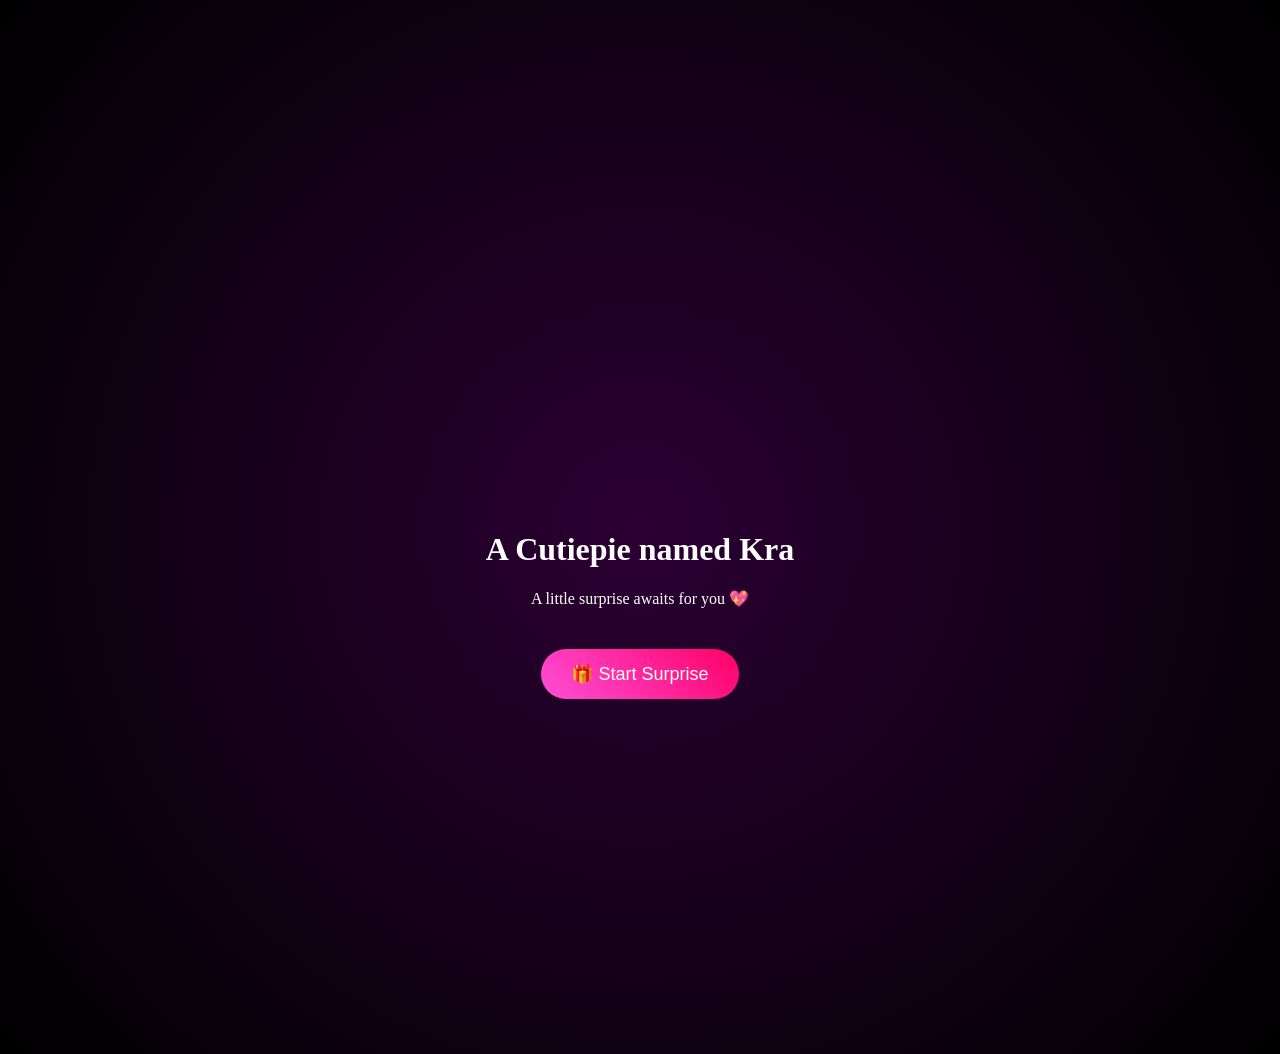
==== index.html @ 633451cd "Add files via upload" ====
<!DOCTYPE html>
<html lang="en">
<head>
<meta charset="UTF-8">
<meta name="viewport" content="width=device-width, initial-scale=1.0">
<title>Happy Birthday Krati 🎉</title>
<link rel="stylesheet" href="style.css">
</head>
<body>

<audio id="bgMusic" loop>
  <source src="music.mp3" type="audio/mpeg">
</audio>

<canvas id="confetti"></canvas>

<div class="container">
  <div class="screen active" id="screen1">
    <h1 id="typing"></h1>
    <p>A little surprise awaits for you 💖</p>
    <button onclick="startSurprise()">🎁 Start Surprise</button>
  </div>

  <div class="screen" id="screen2">
    <h1>Happy Birthday Krati 🎂</h1>
    <div class="cake">
      <div class="candle"><div class="flame"></div></div>
    </div>
    <button onclick="next(3)">🎈 Pop Balloons</button>
  </div>

  <div class="screen" id="screen3">
    <h2>Pop all 4 balloons 🎈</h2>
    <div class="balloons">
      <div class="balloon" onclick="pop(this)"></div>
      <div class="balloon" onclick="pop(this)"></div>
      <div class="balloon" onclick="pop(this)"></div>
      <div class="balloon" onclick="pop(this)"></div>
    </div>
    <button id="nextBtn" disabled onclick="next(4)">Next →</button>
  </div>

  <div class="screen" id="screen4">
    <h2>💌 A Special Message</h2>
    <p class="message">
      Happy 16th Birthday Krati 💕<br><br>
      May your life always be full of smiles,
      happiness and beautiful dreams 🌸✨
    </p>
    <button onclick="next(5)">Next →</button>
  </div>

  <div class="screen" id="screen5">
    <h2>One Last Thing… 🎁</h2>
    <img src="krati.jpg" class="photo">
    <p>Tap the gift below 🎁</p>
    <div class="gift" onclick="next(6)">🎁</div>
  </div>

  <div class="screen" id="screen6">
    <h1>Lots of love for you ❤️</h1>
    <p>Once again, Happy Birthday Krati 🎉</p>
    <button onclick="location.reload()">🔁 Replay</button>
  </div>
</div>

<script src="https://cdn.jsdelivr.net/npm/canvas-confetti@1.6.0/dist/confetti.browser.min.js"></script>
<script src="script.js"></script>
</body>
</html>
---- style.css ----
body {
margin:0;
font-family:'Comic Sans MS',cursive;
background:radial-gradient(circle,#2b0033,#000);
color:white;
text-align:center;
overflow:hidden;
}
.container{height:100vh;display:flex;justify-content:center;align-items:center;}
.screen{display:none;padding:20px;}
.screen.active{display:block;}
button{
padding:14px 30px;border:none;border-radius:30px;
background:linear-gradient(45deg,#ff4fd8,#ff0066);
color:white;font-size:18px;cursor:pointer;margin-top:25px;
}
.cake{width:200px;height:120px;background:#6b3e26;margin:20px auto;border-radius:10px;}
.candle{width:12px;height:40px;background:red;margin:auto;}
.flame{width:14px;height:24px;background:orange;border-radius:50%;animation:flicker .2s infinite;}
@keyframes flicker{0%{opacity:1;}50%{opacity:.7;}100%{opacity:1;}}
.balloons{display:flex;justify-content:center;gap:15px;margin:30px;}
.balloon{width:60px;height:80px;border-radius:50%;cursor:pointer;}
.balloon:nth-child(1){background:pink;}
.balloon:nth-child(2){background:orange;}
.balloon:nth-child(3){background:green;}
.balloon:nth-child(4){background:skyblue;}
.message{max-width:320px;margin:auto;color:#ffb3ff;line-height:1.6;}
.photo{width:180px;border-radius:20px;box-shadow:0 0 20px pink;}
.gift{font-size:70px;cursor:pointer;margin:15px;}
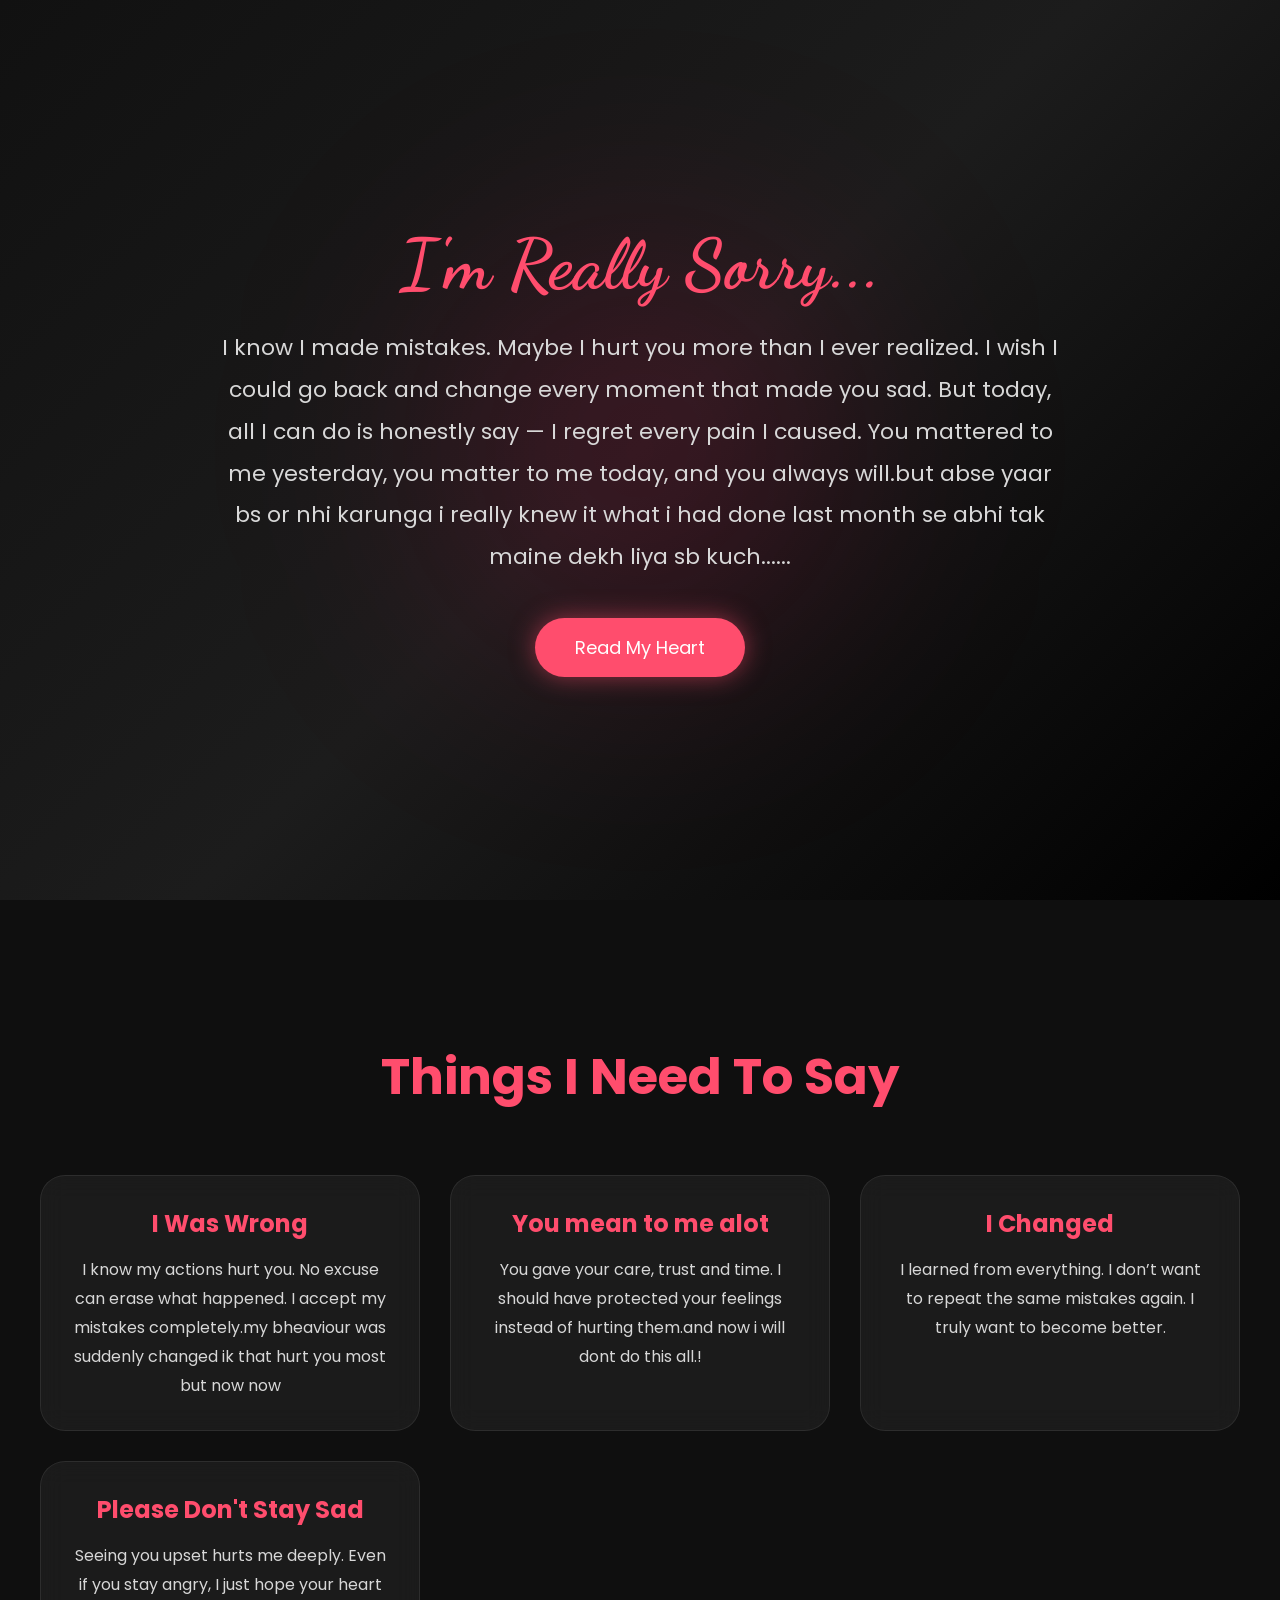
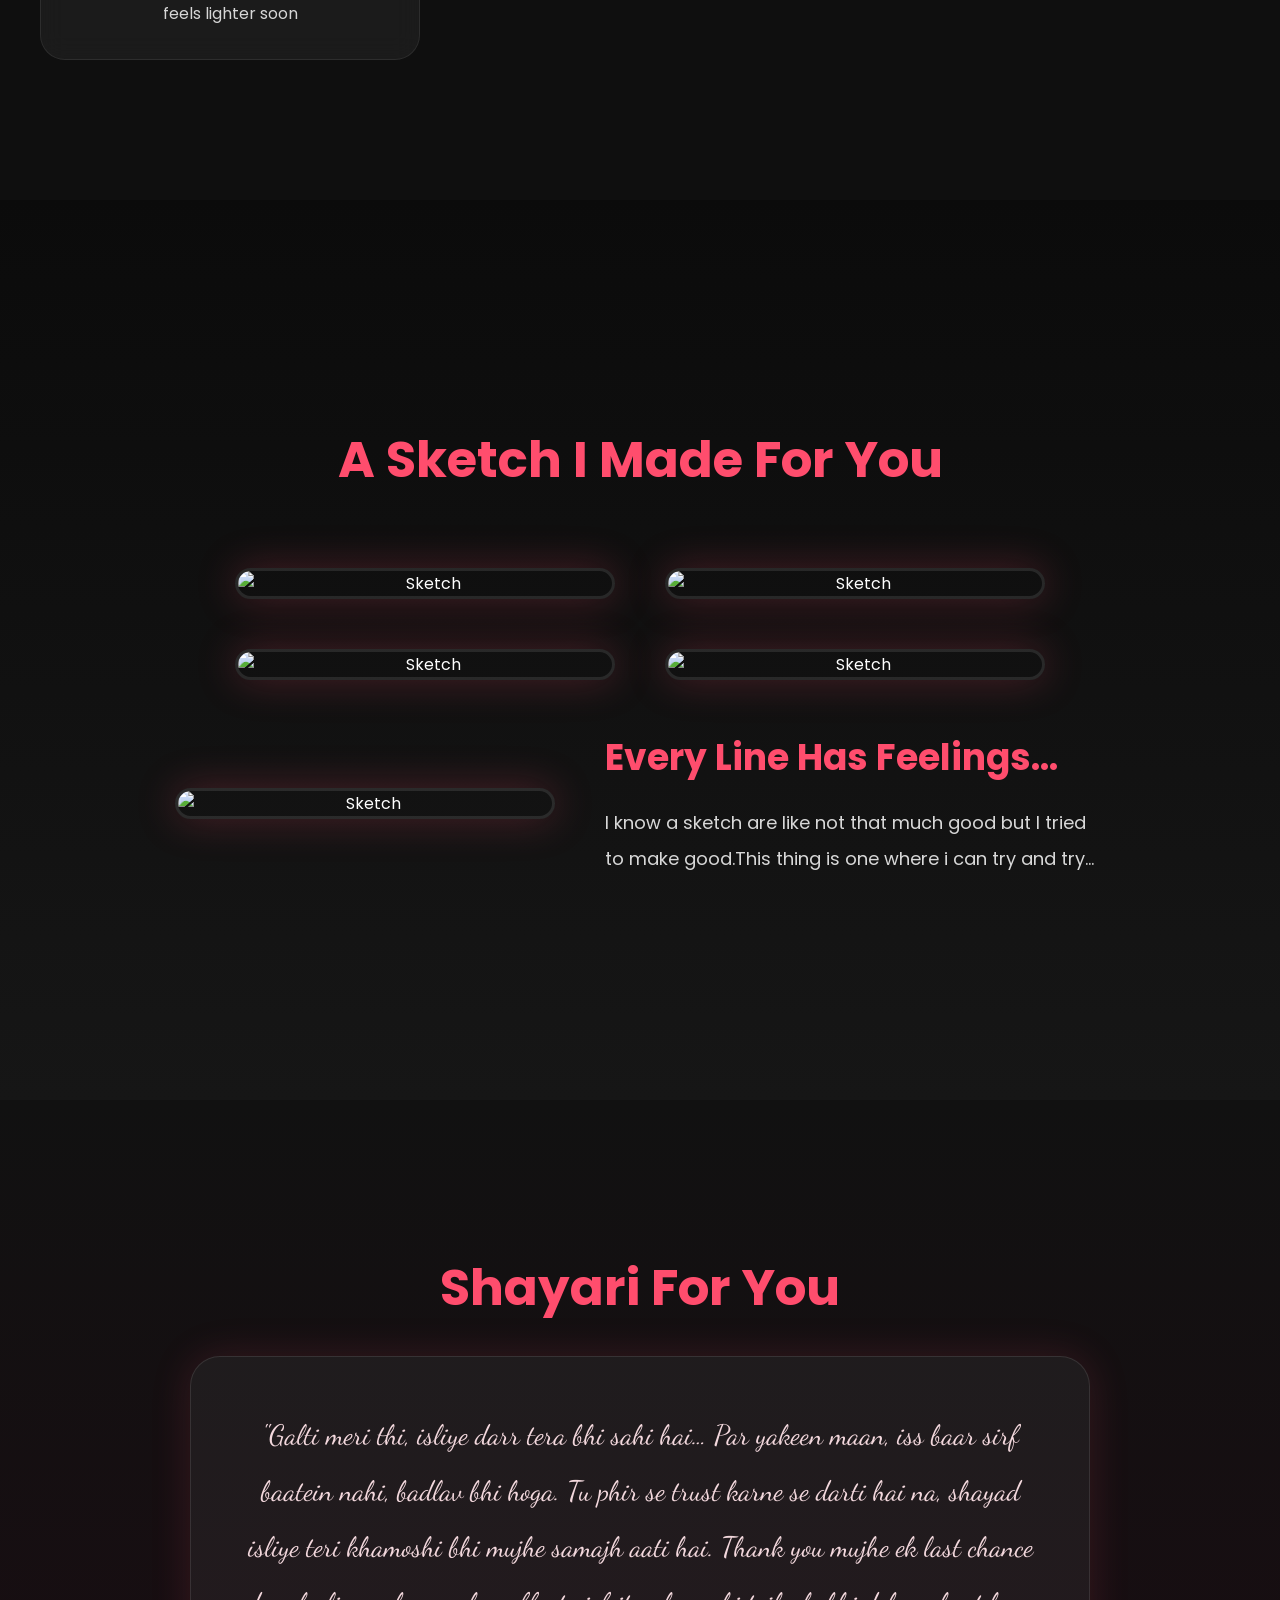
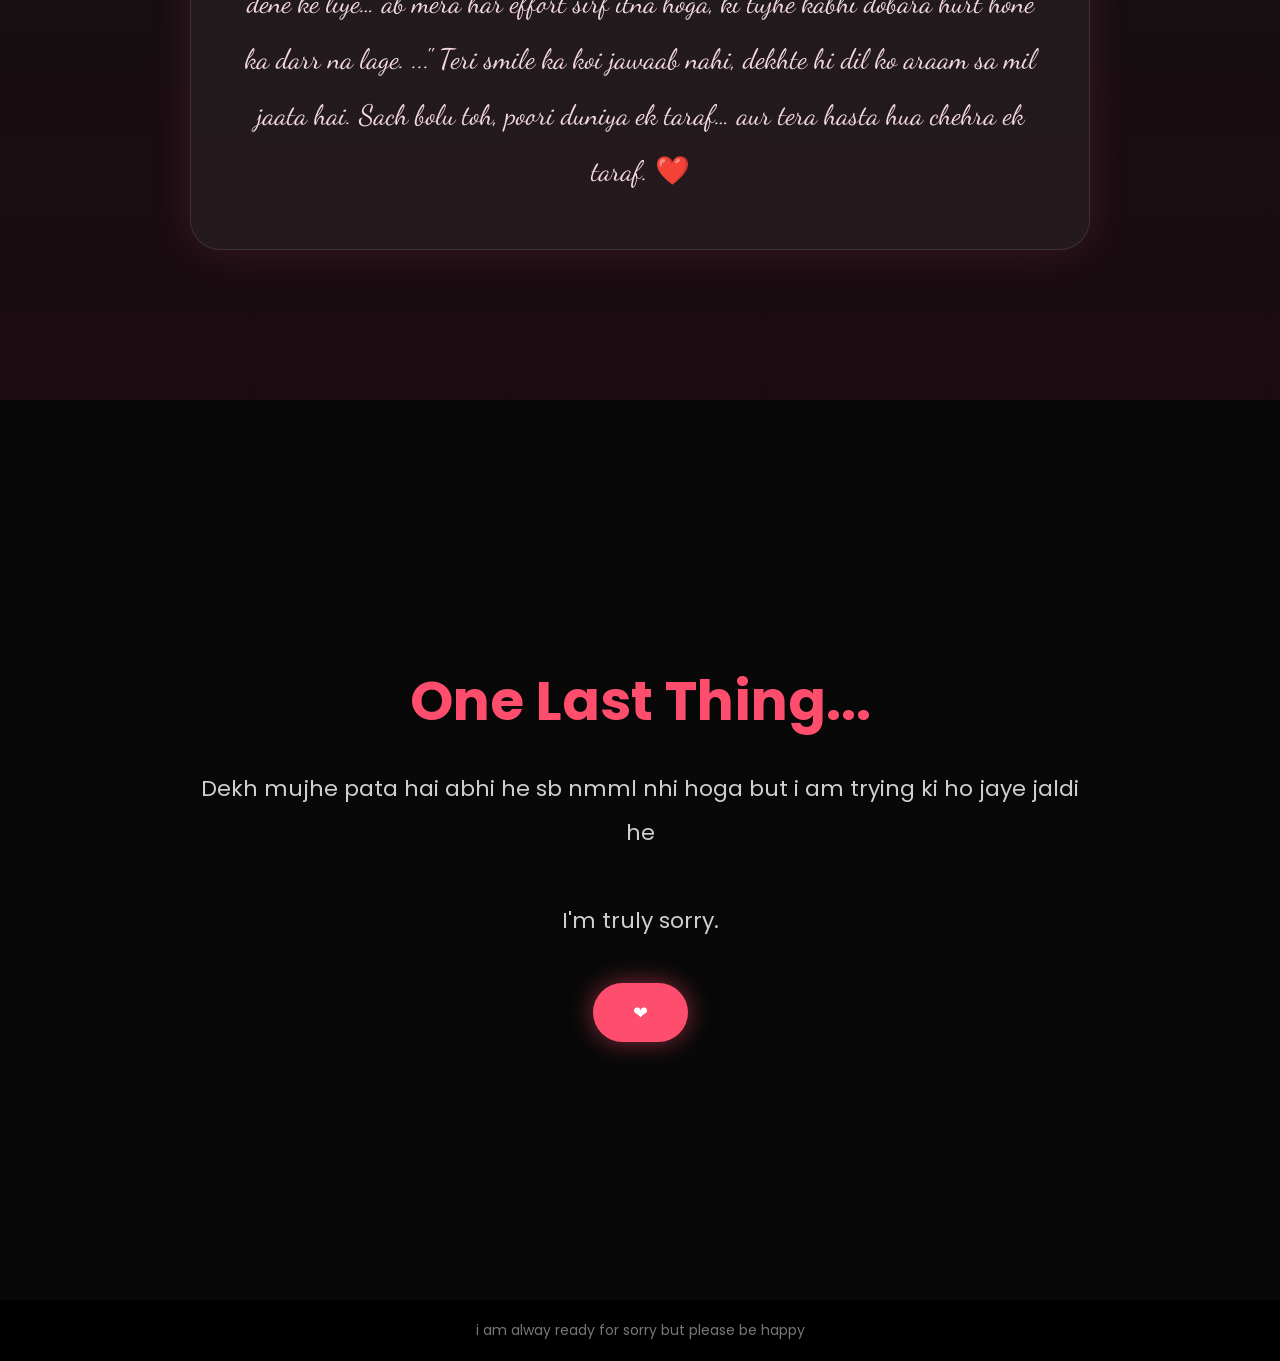
==== commit 0a1009fb: "Rename html1.html to index.html" ====
--- a/index.html
+++ b/index.html
@@ -1,70 +1,464 @@
-<!DOCTYPE html>
-<html lang="en">
-<head>
-<meta charset="UTF-8">
-<meta name="viewport" content="width=device-width, initial-scale=1.0">
-<title>Happy Birthday Krati 🎉</title>
-<link rel="stylesheet" href="style.css">
-</head>
-<body>
-
-<audio id="bgMusic" loop>
-  <source src="music.mp3" type="audio/mpeg">
-</audio>
-
-<canvas id="confetti"></canvas>
-
-<div class="container">
-  <div class="screen active" id="screen1">
-    <h1 id="typing"></h1>
-    <p>A little surprise awaits for you 💖</p>
-    <button onclick="startSurprise()">🎁 Start Surprise</button>
-  </div>
-
-  <div class="screen" id="screen2">
-    <h1>Happy Birthday Krati 🎂</h1>
-    <div class="cake">
-      <div class="candle"><div class="flame"></div></div>
-    </div>
-    <button onclick="next(3)">🎈 Pop Balloons</button>
-  </div>
-
-  <div class="screen" id="screen3">
-    <h2>Pop all 4 balloons 🎈</h2>
-    <div class="balloons">
-      <div class="balloon" onclick="pop(this)"></div>
-      <div class="balloon" onclick="pop(this)"></div>
-      <div class="balloon" onclick="pop(this)"></div>
-      <div class="balloon" onclick="pop(this)"></div>
-    </div>
-    <button id="nextBtn" disabled onclick="next(4)">Next →</button>
-  </div>
-
-  <div class="screen" id="screen4">
-    <h2>💌 A Special Message</h2>
-    <p class="message">
-      Happy 16th Birthday Krati 💕<br><br>
-      May your life always be full of smiles,
-      happiness and beautiful dreams 🌸✨
-    </p>
-    <button onclick="next(5)">Next →</button>
-  </div>
-
-  <div class="screen" id="screen5">
-    <h2>One Last Thing… 🎁</h2>
-    <img src="krati.jpg" class="photo">
-    <p>Tap the gift below 🎁</p>
-    <div class="gift" onclick="next(6)">🎁</div>
-  </div>
-
-  <div class="screen" id="screen6">
-    <h1>Lots of love for you ❤️</h1>
-    <p>Once again, Happy Birthday Krati 🎉</p>
-    <button onclick="location.reload()">🔁 Replay</button>
-  </div>
-</div>
-
-<script src="https://cdn.jsdelivr.net/npm/canvas-confetti@1.6.0/dist/confetti.browser.min.js"></script>
-<script src="script.js"></script>
-</body>
-</html>
+<!DOCTYPE html>
+<html lang="en">
+<head>
+  <meta charset="UTF-8" />
+  <meta name="viewport" content="width=device-width, initial-scale=1.0"/>
+  <title>I'm Truly Sorry</title>
+
+  <link href="https://fonts.googleapis.com/css2?family=Poppins:wght@300;400;500;700&family=Dancing+Script:wght@700&display=swap" rel="stylesheet">
+
+  <style>
+
+    *{
+      margin:0;
+      padding:0;
+      box-sizing:border-box;
+      scroll-behavior:smooth;
+    }
+
+    body{
+      font-family:'Poppins',sans-serif;
+      background:#0f0f0f;
+      color:white;
+      overflow-x:hidden;
+    }
+
+    section{
+      min-height:100vh;
+      display:flex;
+      justify-content:center;
+      align-items:center;
+      flex-direction:column;
+      padding:40px;
+      text-align:center;
+      position:relative;
+    }
+
+    .hero{
+      background:linear-gradient(135deg,#111,#1c1c1c,#000);
+    }
+
+    .glow{
+      position:absolute;
+      width:400px;
+      height:400px;
+      background:rgba(255,0,80,0.15);
+      filter:blur(120px);
+      border-radius:50%;
+      animation:move 8s infinite alternate;
+    }
+
+    @keyframes move{
+      from{
+        transform:translate(-100px,-50px);
+      }
+      to{
+        transform:translate(150px,100px);
+      }
+    }
+
+    h1{
+      font-size:70px;
+      margin-bottom:20px;
+      font-family:'Dancing Script',cursive;
+      color:#ff4d6d;
+      z-index:2;
+    }
+
+    .hero p{
+      max-width:850px;
+      font-size:22px;
+      line-height:1.9;
+      color:#d8d8d8;
+      z-index:2;
+    }
+
+    .btn{
+      margin-top:40px;
+      padding:16px 40px;
+      border:none;
+      border-radius:40px;
+      background:#ff4d6d;
+      color:white;
+      font-size:18px;
+      cursor:pointer;
+      transition:0.4s;
+      text-decoration:none;
+      z-index:2;
+      box-shadow:0 0 25px rgba(255,77,109,0.5);
+    }
+
+    .btn:hover{
+      transform:scale(1.08);
+      background:#ff3357;
+    }
+
+    .section-title{
+      font-size:50px;
+      margin-bottom:30px;
+      color:#ff4d6d;
+    }
+
+    .cards{
+      display:grid;
+      grid-template-columns:repeat(auto-fit,minmax(280px,1fr));
+      gap:30px;
+      width:100%;
+      max-width:1200px;
+      margin-top:30px;
+    }
+
+    .card{
+      background:rgba(255,255,255,0.05);
+      padding:30px;
+      border-radius:25px;
+      backdrop-filter:blur(12px);
+      border:1px solid rgba(255,255,255,0.08);
+      transition:0.4s;
+    }
+
+    .card:hover{
+      transform:translateY(-10px);
+      box-shadow:0 0 30px rgba(255,77,109,0.2);
+    }
+
+    .card h3{
+      color:#ff4d6d;
+      margin-bottom:15px;
+      font-size:24px;
+    }
+
+    .card p{
+      color:#d7d7d7;
+      line-height:1.8;
+    }
+
+    /* SKETCH SECTION */
+
+    .sketch-section{
+      background:linear-gradient(to bottom,#0b0b0b,#161616);
+    }
+
+    .sketch-container{
+      display:flex;
+      align-items:center;
+      justify-content:center;
+      gap:50px;
+      flex-wrap:wrap;
+      margin-top:40px;
+      max-width:1200px;
+    }
+
+    .sketch-img{
+      width:380px;
+      border-radius:25px;
+      border:3px solid rgba(255,255,255,0.1);
+      box-shadow:0 0 40px rgba(255,77,109,0.25);
+      transition:0.4s;
+    }
+
+    .sketch-img:hover{
+      transform:scale(1.03);
+    }
+
+    .sketch-text{
+      max-width:500px;
+      text-align:left;
+    }
+
+    .sketch-text h3{
+      color:#ff4d6d;
+      font-size:36px;
+      margin-bottom:20px;
+    }
+
+    .sketch-text p{
+      color:#d8d8d8;
+      line-height:2;
+      font-size:18px;
+    }
+
+    .shayari{
+      background:linear-gradient(to bottom,#111,#1b0c12);
+    }
+
+    .shayari-box{
+      max-width:900px;
+      background:rgba(255,255,255,0.05);
+      padding:50px;
+      border-radius:30px;
+      border:1px solid rgba(255,255,255,0.1);
+      box-shadow:0 0 40px rgba(255,77,109,0.15);
+    }
+
+    .shayari-box p{
+      font-size:28px;
+      line-height:2;
+      color:#f3d8dd;
+      font-family:'Dancing Script',cursive;
+    }
+
+    .final{
+      background:#080808;
+    }
+
+    .final h2{
+      font-size:55px;
+      color:#ff4d6d;
+      margin-bottom:25px;
+    }
+
+    .final p{
+      max-width:900px;
+      line-height:2;
+      color:#cfcfcf;
+      font-size:22px;
+    }
+
+    .heart{
+      position:absolute;
+      color:#ff4d6d;
+      animation:float 8s linear infinite;
+      opacity:0.6;
+    }
+
+    @keyframes float{
+      0%{
+        transform:translateY(100vh) scale(0);
+      }
+      100%{
+        transform:translateY(-10vh) scale(1.5);
+      }
+    }
+
+    footer{
+      padding:20px;
+      text-align:center;
+      background:#000;
+      color:#777;
+      font-size:14px;
+    }
+
+    @media(max-width:768px){
+
+      h1{
+        font-size:48px;
+      }
+
+      .hero p{
+        font-size:18px;
+      }
+
+      .section-title{
+        font-size:38px;
+      }
+
+      .shayari-box p{
+        font-size:22px;
+      }
+
+      .final h2{
+        font-size:40px;
+      }
+
+      .sketch-img{
+        width:90%;
+      }
+
+      .sketch-text{
+        text-align:center;
+      }
+
+    }
+
+  </style>
+</head>
+
+<body>
+
+  <!-- FLOATING HEARTS -->
+
+  <script>
+
+    for(let i=0;i<40;i++){
+
+      let heart=document.createElement("div");
+
+      heart.innerHTML="❤";
+
+      heart.classList.add("heart");
+
+      heart.style.left=Math.random()*100+"vw";
+
+      heart.style.fontSize=(Math.random()*25+15)+"px";
+
+      heart.style.animationDuration=(Math.random()*5+5)+"s";
+
+      document.body.appendChild(heart);
+
+    }
+
+  </script>
+
+  <!-- HERO SECTION -->
+
+  <section class="hero">
+
+    <div class="glow"></div>
+
+    <h1>I'm Really Sorry...</h1>
+
+    <p>
+      I know I made mistakes.
+      Maybe I hurt you more than I ever realized.
+      I wish I could go back and change every moment that made you sad.
+      But today, all I can do is honestly say —
+      I regret every pain I caused.
+      You mattered to me yesterday,
+      you matter to me today,
+      and you always will.but abse yaar bs or nhi karunga i really knew it what i had done last month se abhi tak maine dekh liya sb kuch......
+    </p>
+
+    <a href="#apology" class="btn">Read My Heart</a>
+
+  </section>
+
+  <!-- APOLOGY SECTION -->
+
+  <section id="apology">
+
+    <h2 class="section-title">Things I Need To Say</h2>
+
+    <div class="cards">
+
+      <div class="card">
+        <h3>I Was Wrong</h3>
+        <p>
+          I know my actions hurt you.
+          No excuse can erase what happened.
+          I accept my mistakes completely.my bheaviour was suddenly changed ik that hurt you most but now now
+        </p>
+      </div>
+
+      <div class="card">
+        <h3>You mean to me alot</h3>
+        <p>
+          You gave your care, trust and time.
+          I should have protected your feelings instead of hurting them.and now i will dont do this all.!
+        </p>
+      </div>
+
+      <div class="card">
+        <h3>I Changed</h3>
+        <p>
+          I learned from everything.
+          I don’t want to repeat the same mistakes again.
+          I truly want to become better.
+        </p>
+      </div>
+
+      <div class="card">
+        <h3>Please Don't Stay Sad</h3>
+        <p>
+          Seeing you upset hurts me deeply.
+          Even if you stay angry,
+          I just hope your heart feels lighter soon
+        </p>
+      </div>
+
+    </div>
+
+  </section>
+
+  <!-- SKETCH SECTION -->
+
+  <section class="sketch-section">
+
+    <h2 class="section-title">A Sketch I Made For You</h2>
+
+    <div class="sketch-container">
+
+      <!-- ADD YOUR IMAGE HERE -->
+      <!-- Upload image in GitHub repository -->
+      <!-- Name image sketch.jpg -->
+
+      <img src="https://ik.imagekit.io/ytdpzmmhw/New%20Folder/694AA5C3-0B7C-49C9-9481-4E013F5534F5.png" alt="Sketch" class="sketch-img">
+     <img src="https://ik.imagekit.io/ytdpzmmhw/New%20Folder/8E2413BA-FB6F-4EED-A20A-76EF03CE3EA2.png" alt="Sketch" class="sketch-img">
+     <img src="https://ik.imagekit.io/ytdpzmmhw/New%20Folder/D5C431CF-89CD-4CB1-B9C1-0A759D8C9E13.png" alt="Sketch" class="sketch-img">
+      <img src="https://ik.imagekit.io/ytdpzmmhw/New%20Folder/IMG_7192.jpeg" alt="Sketch" class="sketch-img">
+      <img src="https://ik.imagekit.io/ytdpzmmhw/New%20Folder/IMG_7198.jpeg" alt="Sketch" class="sketch-img">
+      <div class="sketch-text">
+
+        <h3>Every Line Has Feelings...</h3>
+
+        <p>
+          I know a sketch are like not that much good but
+          I tried to make good.This thing is one where i can try and try...
+        </p>
+
+      </div>
+
+    </div>
+
+  </section>
+
+  <!-- SHAYARI SECTION -->
+
+  <section class="shayari">
+
+    <h2 class="section-title">Shayari For You</h2>
+
+    <div class="shayari-box">
+
+      <p>
+
+        "Galti meri thi, isliye darr tera bhi sahi hai…
+Par yakeen maan, iss baar sirf baatein nahi, badlav bhi hoga.
+
+Tu phir se trust karne se darti hai na,
+shayad isliye teri khamoshi bhi mujhe samajh aati hai.
+
+Thank you mujhe ek last chance dene ke liye…
+ab mera har effort sirf itna hoga,
+ki tujhe kabhi dobara hurt hone ka darr na lage.
+..." 
+Teri smile ka koi jawaab nahi,
+dekhte hi dil ko araam sa mil jaata hai.
+
+Sach bolu toh,
+poori duniya ek taraf…
+aur tera hasta hua chehra ek taraf. ❤️
+
+
+      </p>
+
+    </div>
+
+  </section>
+
+  <!-- FINAL SECTION -->
+
+  <section class="final">
+
+    <h2>One Last Thing...</h2>
+
+    <p>
+Dekh mujhe pata hai abhi he sb nmml nhi hoga but i am trying ki 
+ho jaye jaldi he 
+      <br><br>
+
+      I'm truly sorry.
+
+    </p>
+
+    <a class="btn" href="#">❤</a>
+
+  </section>
+
+  <footer>
+i am alway ready for sorry but please be happy
+</footeer
+  
+
+</body>
+</html>
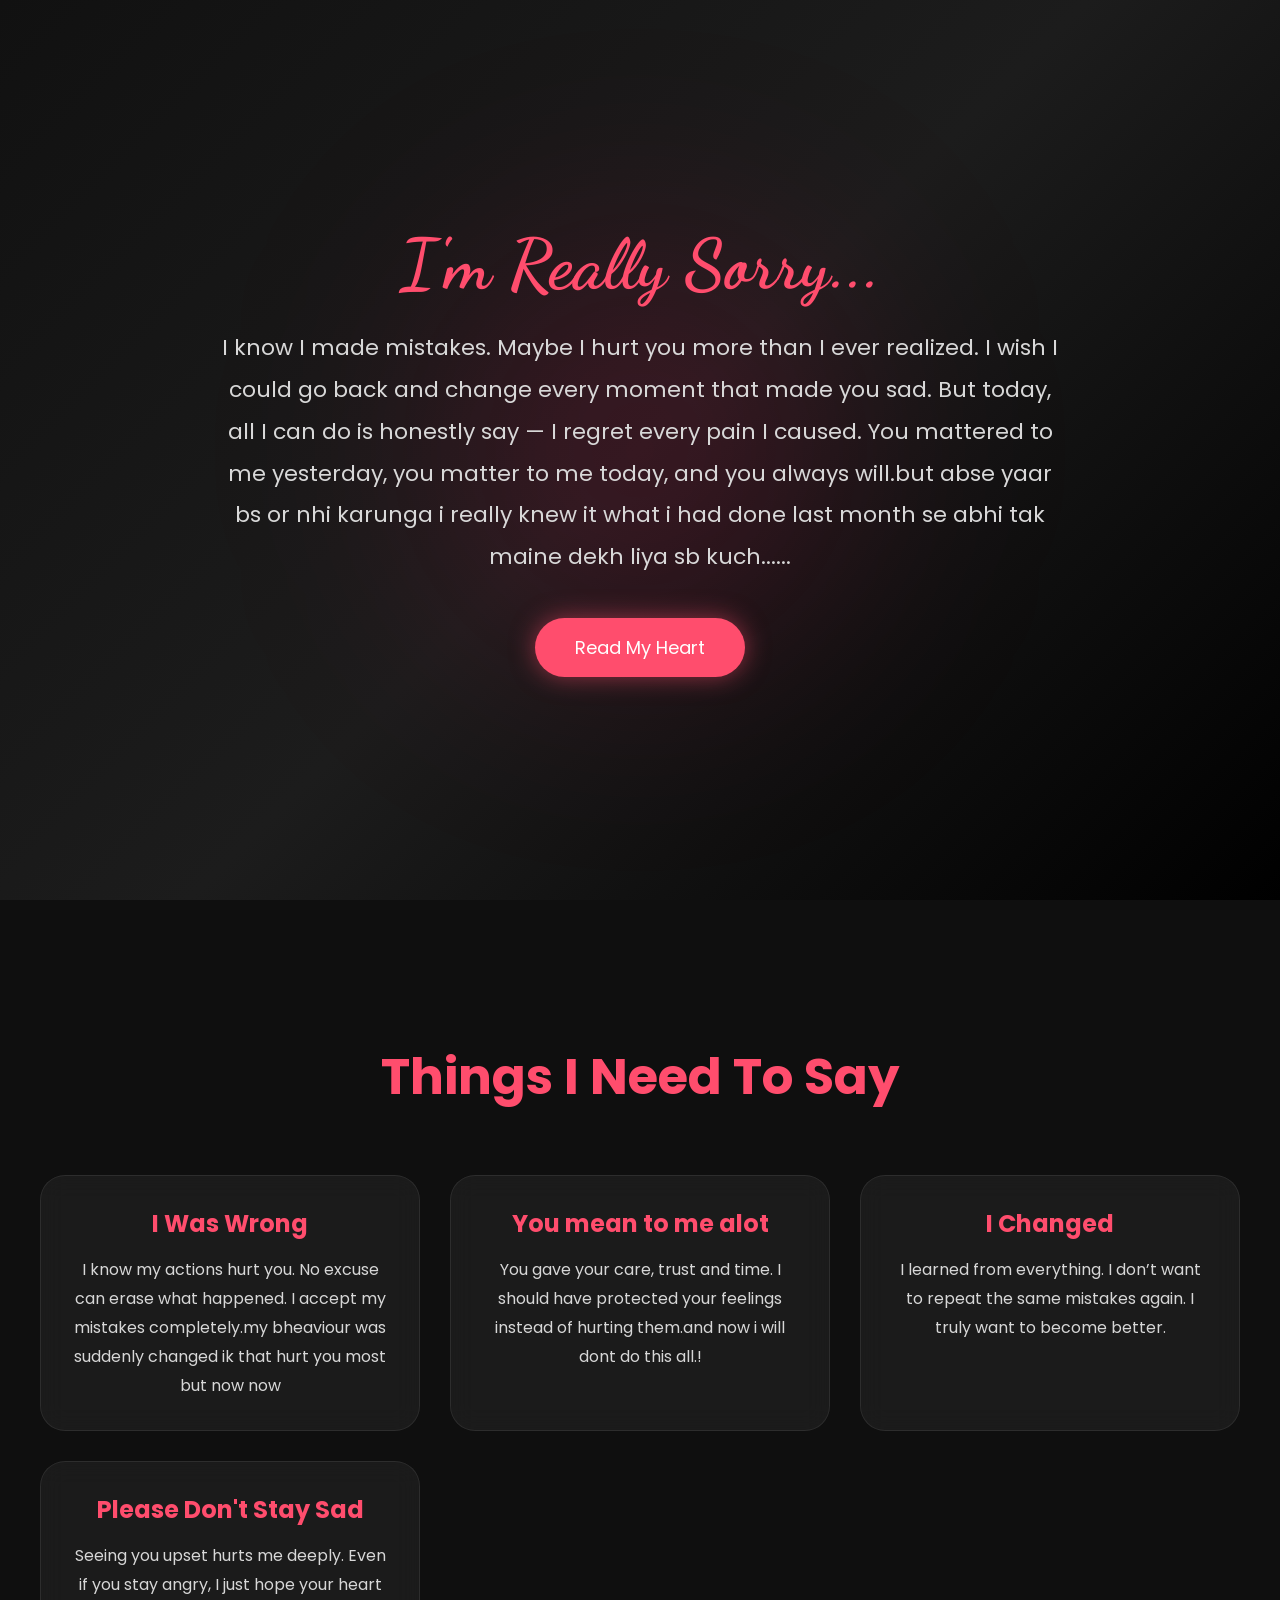
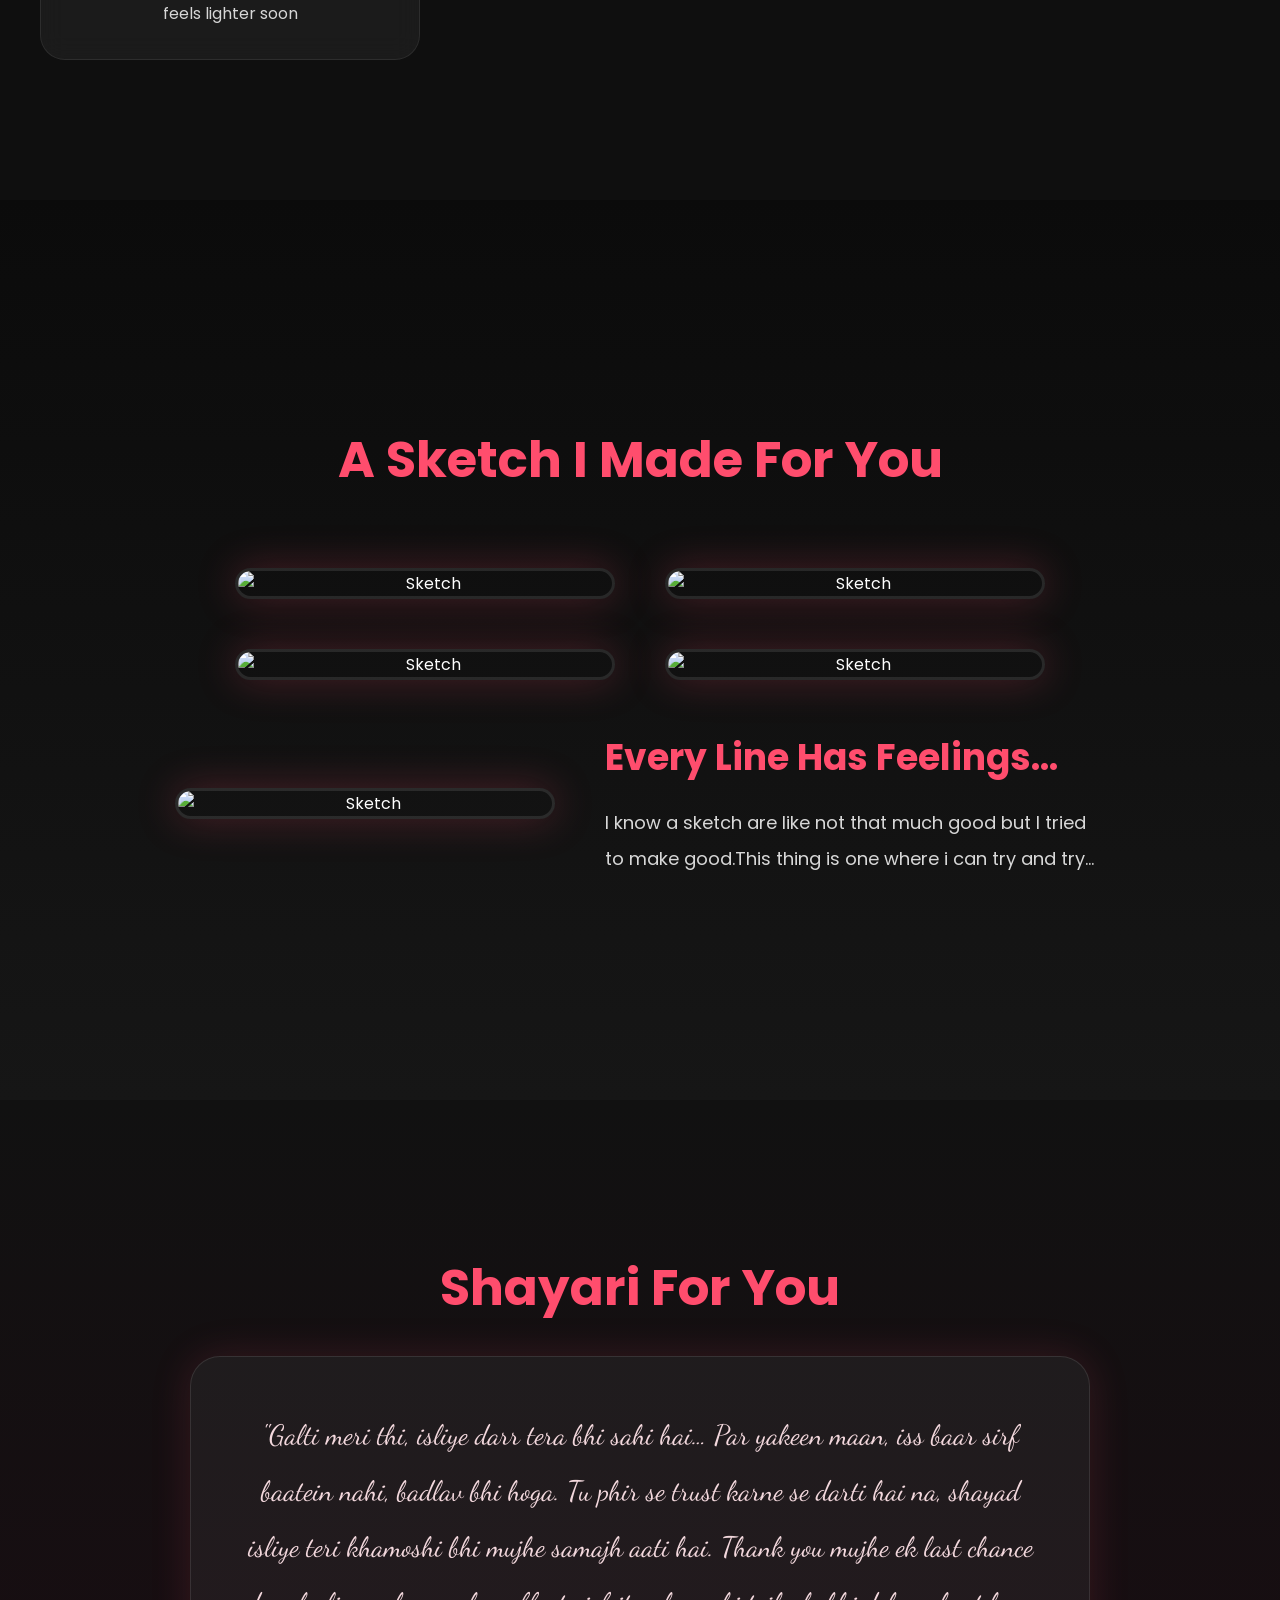
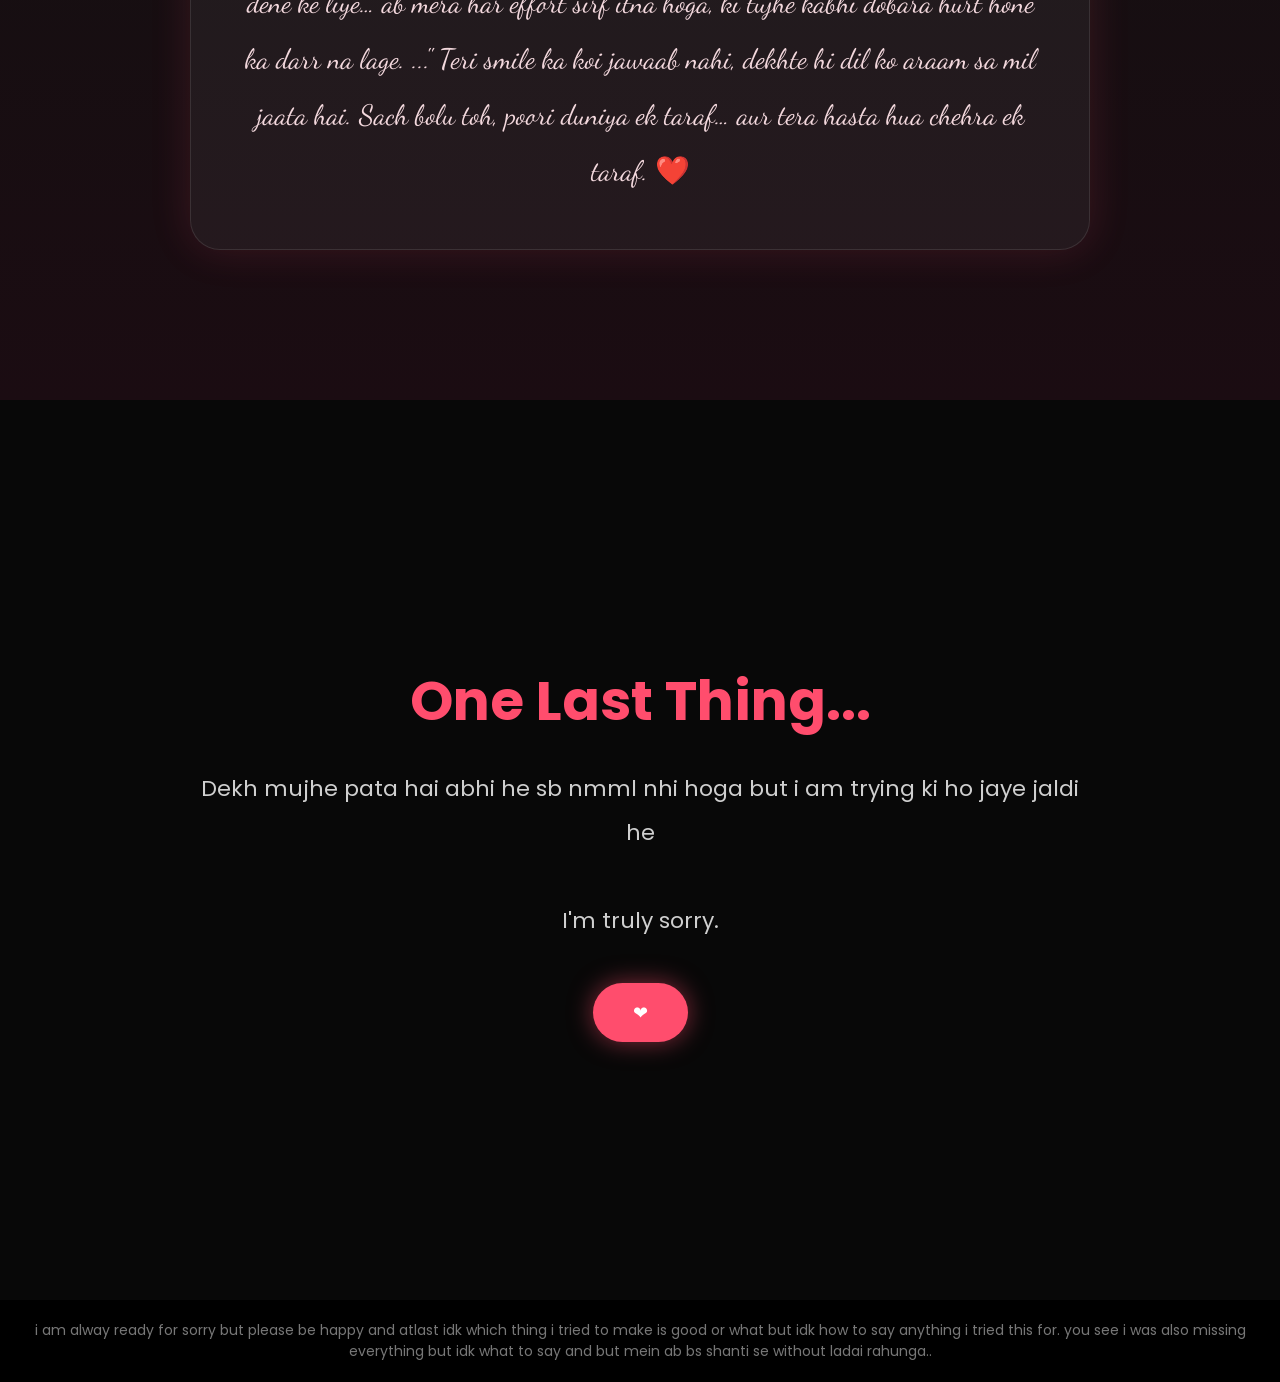
==== commit dfa7f8c4: "Update index.html" ====
--- a/index.html
+++ b/index.html
@@ -456,8 +456,9 @@
   </section>
 
   <footer>
-i am alway ready for sorry but please be happy
-</footeer
+i am alway ready for sorry but please be happy and atlast idk which thing i tried to make is good or what but idk how to say anything i tried this for. you
+ see i was also missing everything but idk what to say and but mein ab bs shanti se without ladai rahunga..
+  </footeer>
   
 
 </body>
